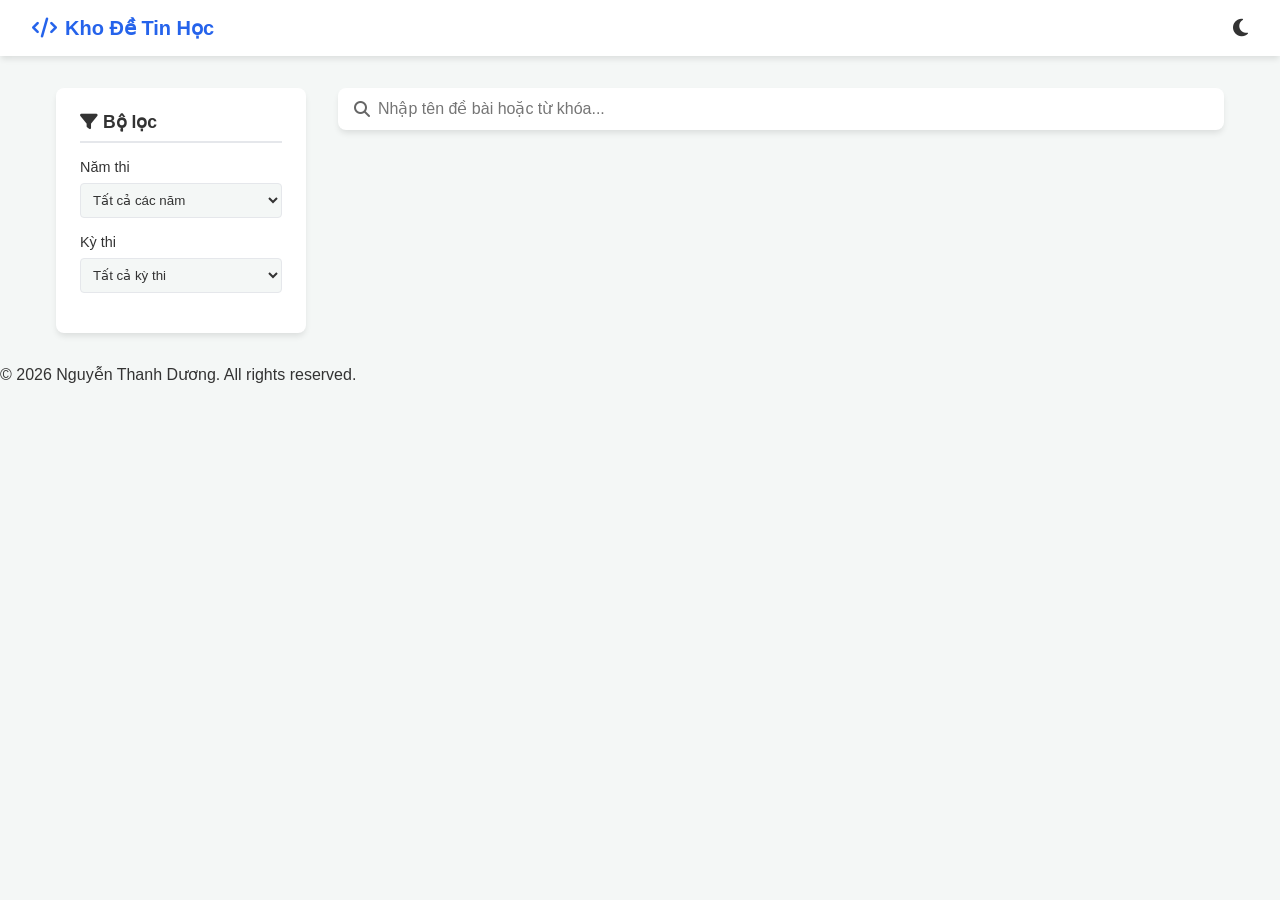
==== index.html @ 5f63ceb9 "Update index.html" ====
<!DOCTYPE html>
<html lang="vi">
<head>
    <meta charset="UTF-8">
    <meta name="viewport" content="width=device-width, initial-scale=1.0">
    <title>Kho đề thi Tin học</title>
    <link rel="stylesheet" href="css/style.css">
    <link rel="stylesheet" href="https://cdnjs.cloudflare.com/ajax/libs/font-awesome/6.4.0/css/all.min.css">
</head>
<body>
    <nav class="navbar">
        <div class="nav-brand">
            <i class="fa-solid fa-code"></i> Kho Đề Tin Học
        </div>
        <button id="theme-toggle" class="btn-icon"><i class="fa-solid fa-moon"></i></button>
    </nav>

    <div class="container layout">
        <aside class="sidebar">
            <h3><i class="fa-solid fa-filter"></i> Bộ lọc</h3>
            <div class="filter-group">
                <label>Năm thi</label>
                <select id="filter-year">
                    <option value="all">Tất cả các năm</option>
                    <option value="2025">2025</option>
                    <option value="2024">2024</option>
                    <option value="2023">2023</option>
                </select>
            </div>
            <div class="filter-group">
                <label>Kỳ thi</label>
                <select id="filter-type">
                    <option value="all">Tất cả kỳ thi</option>
                    <option value="Tin học trẻ">Tin học trẻ</option>
                    <option value="Olympic 10, 11">Olympic 10, 11</option>
                    <option value="Học sinh giỏi 12">Học sinh giỏi 12</option>
                </select>
            </div>
        </aside>

        <main class="main-content">
            <div class="search-bar">
                <i class="fa-solid fa-search"></i>
                <input type="text" id="search-input" placeholder="Nhập tên đề bài hoặc từ khóa...">
            </div>
            <div id="exam-list" class="grid">
                </div>
        </main>
    </div>
<footer class="site-footer">
        &copy; 2026 Nguyễn Thanh Dương. All rights reserved.
    </footer>
    <script src="js/main.js"></script>
</body>
</html>
---- css/style.css ----
:root {
    --bg-color: #f4f7f6;
    --surface-color: #ffffff;
    --text-color: #333333;
    --text-muted: #666666;
    --primary-color: #2563eb;
    --border-color: #e5e7eb;
    --shadow: 0 4px 6px -1px rgba(0, 0, 0, 0.1);
}

[data-theme="dark"] {
    --bg-color: #121212;
    --surface-color: #1e1e1e;
    --text-color: #e5e7eb;
    --text-muted: #9ca3af;
    --border-color: #374151;
    --shadow: 0 4px 6px -1px rgba(0, 0, 0, 0.5);
}

* { box-sizing: border-box; margin: 0; padding: 0; font-family: 'Segoe UI', Tahoma, Geneva, Verdana, sans-serif; }
body { background-color: var(--bg-color); color: var(--text-color); transition: background-color 0.3s; }
a { text-decoration: none; color: inherit; }

/* Navbar */
.navbar { background-color: var(--surface-color); padding: 1rem 2rem; display: flex; justify-content: space-between; align-items: center; box-shadow: var(--shadow); position: sticky; top: 0; z-index: 100; }
.nav-brand { font-size: 1.25rem; font-weight: bold; color: var(--primary-color); display: flex; align-items: center; gap: 8px; }
.nav-title { font-size: 1.1rem; }
.btn-icon { background: none; border: none; font-size: 1.25rem; color: var(--text-color); cursor: pointer; }
.back-link:hover { color: var(--primary-color); }

/* Layouts */
.container { max-width: 1200px; margin: 2rem auto; padding: 0 1rem; }
.layout { display: grid; grid-template-columns: 250px 1fr; gap: 2rem; }

/* Sidebar */
.sidebar { background: var(--surface-color); padding: 1.5rem; border-radius: 8px; box-shadow: var(--shadow); height: fit-content; }
.sidebar h3 { margin-bottom: 1rem; font-size: 1.1rem; border-bottom: 2px solid var(--border-color); padding-bottom: 0.5rem;}
.filter-group { margin-bottom: 1rem; }
.filter-group label { display: block; margin-bottom: 0.5rem; font-weight: 500; font-size: 0.9rem; }
.filter-group select { width: 100%; padding: 0.5rem; border: 1px solid var(--border-color); border-radius: 4px; background: var(--bg-color); color: var(--text-color); }

/* Main Content & Search */
.search-bar { display: flex; align-items: center; background: var(--surface-color); padding: 0.75rem 1rem; border-radius: 8px; box-shadow: var(--shadow); margin-bottom: 1.5rem; }
.search-bar i { color: var(--text-muted); margin-right: 0.5rem; }
.search-bar input { border: none; background: transparent; width: 100%; outline: none; font-size: 1rem; color: var(--text-color); }

/* Cards */
.grid { display: grid; grid-template-columns: repeat(auto-fill, minmax(280px, 1fr)); gap: 1.5rem; }
.card { background: var(--surface-color); border-radius: 8px; padding: 1.5rem; box-shadow: var(--shadow); transition: transform 0.2s; cursor: pointer; display: flex; flex-direction: column; border: 1px solid var(--border-color); }
.card:hover { transform: translateY(-4px); border-color: var(--primary-color); }
.card-title { font-size: 1.2rem; margin-bottom: 0.5rem; color: var(--primary-color); }
.card-tags { display: flex; gap: 0.5rem; margin-bottom: 1rem; flex-wrap: wrap; }
.tag { font-size: 0.8rem; padding: 0.25rem 0.5rem; border-radius: 4px; background: var(--bg-color); border: 1px solid var(--border-color); }
.tag.diff-Dễ { color: #10b981; border-color: #10b981; }
.tag.diff-Trung.bình { color: #f59e0b; border-color: #f59e0b; }
.tag.diff-Khó { color: #ef4444; border-color: #ef4444; }
.card-desc { font-size: 0.9rem; color: var(--text-muted); flex-grow: 1; margin-bottom: 1rem; }
.card-btn { background: var(--primary-color); color: white; text-align: center; padding: 0.5rem; border-radius: 4px; font-weight: 500; }

/* Detail Page Layout */
/* ==========================================================
   CSS cho Layout kéo thả
   ========================================================== */
.container.detail-layout {
    display: flex;
    width: 100%;
    /* Trừ đi chiều cao xấp xỉ của Navbar (ví dụ 70px) để không bị tràn cuộn cả trang */
    height: calc(100vh - 70px); 
    overflow: hidden;
    max-width: 100%;
    padding: 0;
}

.pdf-container, .solution-container {
    height: 100%;
    padding: 10px 20px;
    display: flex;
    flex-direction: column;
}

.pdf-container {
    width: 50%; /* Cột trái chiếm 50% ban đầu */
    min-width: 200px;
}

.solution-container {
    flex: 1; /* Cột phải chiếm không gian còn lại */
    min-width: 200px;
}

/* Ép iframe đề bài và khung chứa lời giải tự động giãn kín chiều cao còn lại */
#pdf-viewer, #solution-content {
    flex: 1;
    width: 100%;
    height: 100%;
    min-height: 0; 
    overflow-y: hidden;
}

/* Định dạng thanh kéo */
.gutter.gutter-horizontal {
    width: 10px;
    background-color: #f4f7f6;
    cursor: col-resize;
    flex-shrink: 0;
    position: relative;
    border-left: 1px solid #e5e7eb;
    border-right: 1px solid #e5e7eb;
}

.gutter.gutter-horizontal:hover {
    background-color: #007bff;
}

.gutter.gutter-horizontal::after {
    content: "";
    position: absolute;
    top: 50%; left: 50%;
    transform: translate(-50%, -50%);
    width: 2px; height: 20px;
    background-color: #ccc;
    box-shadow: 4px 0 0 #ccc, -4px 0 0 #ccc;
}
/* ==========================================================
   LÀM ĐẸP CÁC TIÊU ĐỀ (NAVBAR & PANEL HEADINGS)
   ========================================================== */

/* 1. Làm nổi bật Tên đề thi trên thanh điều hướng (Navbar) */
.nav-title {
    font-size: 1.4rem;
    font-weight: 700;
    color: var(--primary-color);
    text-transform: uppercase;
    letter-spacing: 0.5px;
    margin: 0;
}

/* Đổi màu Tên đề thi sáng hơn một chút khi ở Dark Mode */
[data-theme="dark"] .nav-title {
    color: #60a5fa; 
}

/* 2. Tạo hình khối (Card) cho tiêu đề Đề bài & Hướng dẫn giải */
.pdf-container h3, 
.solution-container h3 {
    display: flex;
    align-items: center;
    gap: 10px; /* Khoảng cách giữa icon và chữ */
    font-size: 1.1rem;
    font-weight: 600;
    color: var(--text-color);
    background-color: var(--surface-color); /* Nền trắng (hoặc xám đen ở dark mode) */
    padding: 12px 16px;
    margin-top: 5px;
    margin-bottom: 15px;
    border-radius: 8px; /* Bo góc tròn trịa */
    box-shadow: 0 2px 4px rgba(0, 0, 0, 0.05); /* Đổ bóng nhẹ cho nổi lên */
    border-left: 4px solid var(--primary-color); /* Vạch màu xanh nhấn mạnh bên trái */
}

[data-theme="dark"] .pdf-container h3, 
[data-theme="dark"] .solution-container h3 {
    box-shadow: 0 2px 4px rgba(0, 0, 0, 0.3);
}

/* 3. Phối màu riêng cho từng Icon để dễ nhận diện */
.pdf-container h3 i {
    color: #ef4444; /* Màu đỏ đặc trưng của file PDF */
    font-size: 1.3rem;
}

.solution-container h3 i {
    color: #f59e0b; /* Màu vàng cam cho icon Bóng đèn (Ý tưởng/Lời giải) */
    font-size: 1.3rem;
}

/* 4. Tinh chỉnh lại khoảng cách của 2 khung panel cho thoáng mắt hơn */
.pdf-container, .solution-container {
    padding: 15px 20px;
    background-color: transparent;
}
/* Responsive: Trên mobile thì không kéo được, xếp chồng lên nhau */
/* ==========================================================
   RESPONSIVE (ĐIỆN THOẠI VÀ MÁY TÍNH BẢNG)
   ========================================================== */
@media (max-width: 768px) {
    /* Ép container chuyển sang xếp dọc và cho phép cuộn toàn trang */
    .container.detail-layout {
        flex-direction: column; 
        height: auto; /* Bỏ giới hạn chiều cao tổng */
        overflow-y: visible;
    }

    /* Định dạng lại khung Đề bài và Lời giải */
    .pdf-container, 
    .solution-container {
        /* Dùng !important để vô hiệu hóa chiều rộng do file JS tự sinh ra */
        width: 100% !important; 
        
        /* Cấp cho mỗi khung 1 chiều cao cố định để không bị xẹp (ví dụ 60vh = 60% chiều cao màn hình) */
        height: 60vh; 
        min-height: 400px; 
        
        padding: 10px; /* Thu nhỏ lề lại cho gọn trên mobile */
    }

    /* Ẩn thanh kéo ngang vì trên điện thoại đã xếp chồng dọc */
    .gutter.gutter-horizontal {
        display: none;
    }
}
/* ==========================================================
   CSS CHO CÁC NÚT BẤM CHUYỂN BÀI GIẢI (TABS)
   ========================================================== */
.solution-tabs {
    display: flex;
    gap: 10px;
    margin-bottom: 15px; /* Khoảng cách từ nút bấm xuống khung lời giải */
    flex-wrap: wrap; /* Tự động rớt dòng nếu nhiều nút quá */
}

/* Định dạng mặc định của nút */
.tab-btn {
    padding: 8px 16px;
    background-color: var(--surface-color);
    color: var(--text-color);
    border: 1px solid var(--border-color);
    border-radius: 6px;
    cursor: pointer;
    font-size: 0.95rem;
    font-weight: 600;
    transition: all 0.2s ease-in-out;
}

/* Hiệu ứng khi rê chuột qua nút */
.tab-btn:hover {
    background-color: #f0f4ff; /* Màu nền xanh lam nhạt */
    color: var(--primary-color);
    border-color: var(--primary-color);
}

/* Định dạng cho nút ĐANG ĐƯỢC CHỌN (Active) */
.tab-btn.active {
    background-color: var(--primary-color);
    color: white;
    border-color: var(--primary-color);
    box-shadow: 0 2px 4px rgba(37, 99, 235, 0.3); /* Bóng đổ màu xanh */
}

/* Đổi màu một chút cho nút hover/active khi ở Dark Mode */
[data-theme="dark"] .tab-btn:hover {
    background-color: #1e3a8a;
}
[data-theme="dark"] .tab-btn.active {
    background-color: #3b82f6;
    border-color: #3b82f6;
}
/* ==========================================================
   CẬP NHẬT TABS LÊN CÙNG DÒNG VỚI TIÊU ĐỀ
   ========================================================== */
/* Đẩy chữ Hướng dẫn giải sang trái và khay Nút bấm sang phải */
.solution-container h3.solution-header {
    justify-content: space-between; 
    padding-right: 10px; /* Cân đối khoảng cách lề phải */
}

/* Giữ icon và chữ Hướng dẫn giải đi liền với nhau */
.solution-header .title-left {
    display: flex;
    align-items: center;
    gap: 10px;
}

/* Định dạng lại khay chứa nút khi nằm trên thanh tiêu đề */
.solution-header .solution-tabs {
    margin-bottom: 0; /* Xóa lề dưới vì đã nằm trong thanh tiêu đề */
    gap: 8px;
}

/* Thu nhỏ nút lại một chút để thanh tiêu đề không bị phình to */
.solution-header .tab-btn {
    padding: 6px 14px; 
    font-size: 0.85rem;
}

/* Xử lý Responsive: Trên điện thoại (màn hình hẹp), cho phép xếp dọc lại cho đỡ bị tràn */
@media (max-width: 768px) {
    .solution-container h3.solution-header {
        flex-direction: column;
        align-items: flex-start;
        gap: 12px;
    }
}
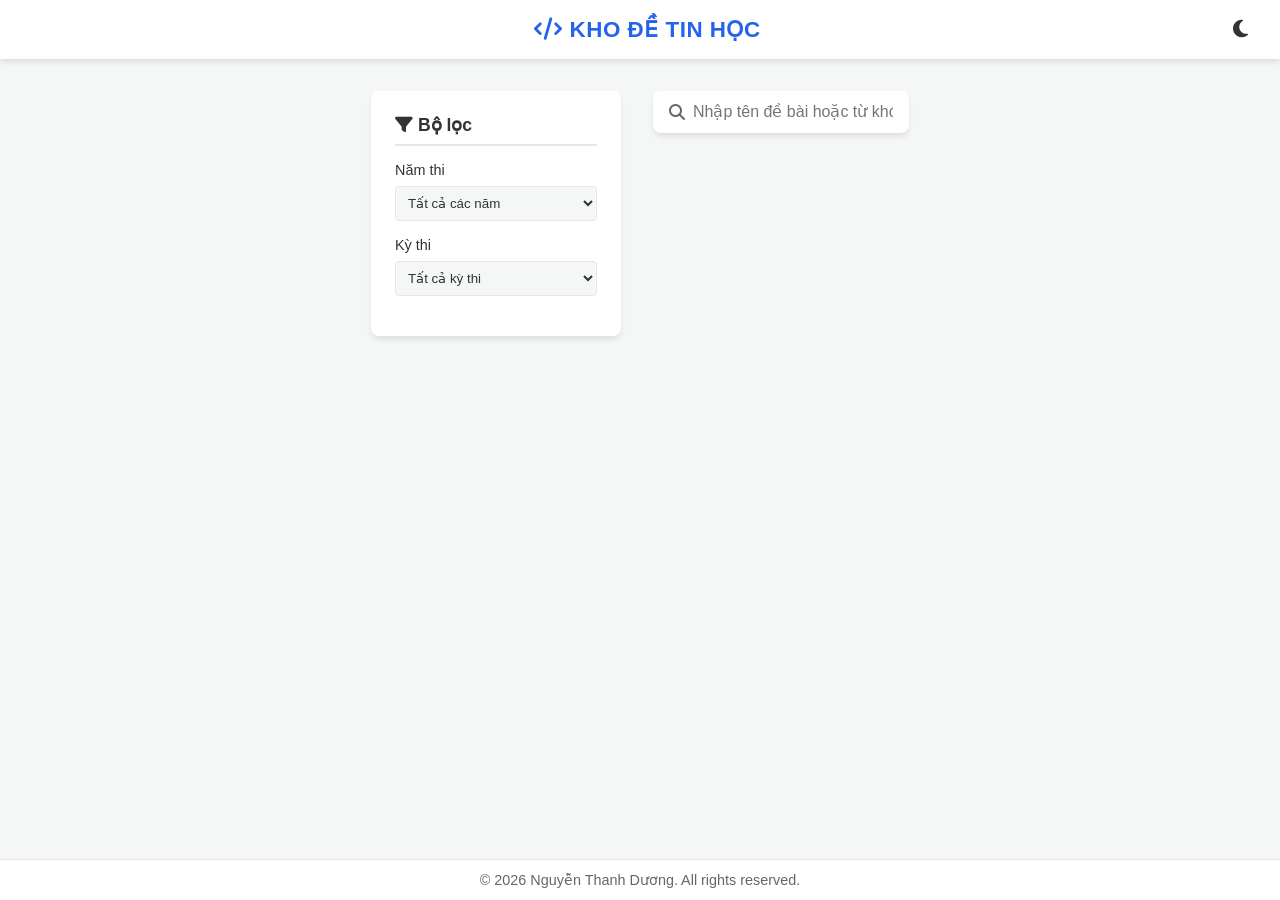
==== commit 9dec9348: "Update index.html" ====
--- a/index.html
+++ b/index.html
@@ -9,9 +9,10 @@
 </head>
 <body>
     <nav class="navbar">
-        <div class="nav-brand">
-            <i class="fa-solid fa-code"></i> Kho Đề Tin Học
-        </div>
+        <div style="width: 30px;"></div> 
+        
+        <div class="nav-title"><i class="fa-solid fa-code"></i> Kho Đề Tin Học</div>
+        
         <button id="theme-toggle" class="btn-icon"><i class="fa-solid fa-moon"></i></button>
     </nav>
 
--- a/css/style.css
+++ b/css/style.css
@@ -18,7 +18,15 @@
 }
 
 * { box-sizing: border-box; margin: 0; padding: 0; font-family: 'Segoe UI', Tahoma, Geneva, Verdana, sans-serif; }
-body { background-color: var(--bg-color); color: var(--text-color); transition: background-color 0.3s; }
+body { 
+    background-color: var(--bg-color); 
+    color: var(--text-color); 
+    transition: background-color 0.3s; 
+    /* Thêm Flexbox để ép footer xuống đáy */
+    display: flex;
+    flex-direction: column;
+    min-height: 100vh;
+}
 a { text-decoration: none; color: inherit; }
 
 /* Navbar */
@@ -30,10 +38,31 @@
 
 /* Layouts */
 .container { max-width: 1200px; margin: 2rem auto; padding: 0 1rem; }
-.layout { display: grid; grid-template-columns: 250px 1fr; gap: 2rem; }
+.layout { 
+    display: flex; 
+    flex-direction: row; 
+    gap: 2rem; 
+    align-items: flex-start;
+    flex: 1; /* Giãn phần thân để đẩy Footer xuống */
+}
+
+/* Thêm định dạng cho cột bên phải */
+.main-content {
+    flex: 1;
+    min-width: 0;
+}
 
 /* Sidebar */
-.sidebar { background: var(--surface-color); padding: 1.5rem; border-radius: 8px; box-shadow: var(--shadow); height: fit-content; }
+.sidebar { 
+    background: var(--surface-color); 
+    padding: 1.5rem; 
+    border-radius: 8px; 
+    box-shadow: var(--shadow); 
+    height: fit-content; 
+    /* Thêm 2 dòng dưới để cố định 250px */
+    width: 250px;
+    flex-shrink: 0;
+}
 .sidebar h3 { margin-bottom: 1rem; font-size: 1.1rem; border-bottom: 2px solid var(--border-color); padding-bottom: 0.5rem;}
 .filter-group { margin-bottom: 1rem; }
 .filter-group label { display: block; margin-bottom: 0.5rem; font-weight: 500; font-size: 0.9rem; }
@@ -45,7 +74,11 @@
 .search-bar input { border: none; background: transparent; width: 100%; outline: none; font-size: 1rem; color: var(--text-color); }
 
 /* Cards */
-.grid { display: grid; grid-template-columns: repeat(auto-fill, minmax(280px, 1fr)); gap: 1.5rem; }
+.grid { 
+    display: grid; 
+    grid-template-columns: repeat(3, 1fr); /* Ép hiển thị đúng 3 đề / hàng */
+    gap: 1.5rem; 
+}
 .card { background: var(--surface-color); border-radius: 8px; padding: 1.5rem; box-shadow: var(--shadow); transition: transform 0.2s; cursor: pointer; display: flex; flex-direction: column; border: 1px solid var(--border-color); }
 .card:hover { transform: translateY(-4px); border-color: var(--primary-color); }
 .card-title { font-size: 1.2rem; margin-bottom: 0.5rem; color: var(--primary-color); }
@@ -291,3 +324,42 @@
         gap: 12px;
     }
 }
+/* ==========================================================
+   CSS CHO FOOTER BẢN QUYỀN
+   ========================================================== */
+.site-footer {
+    text-align: center;
+    padding: 12px 0;
+    font-size: 0.9rem;
+    color: var(--text-muted);
+    background-color: var(--surface-color);
+    border-top: 1px solid var(--border-color);
+    width: 100%;
+}
+
+/* Cập nhật lại chiều cao của trang detail để nhường 45px cho footer (tránh lỗi thanh cuộn toàn trang) */
+.container.detail-layout {
+    height: calc(100vh - 115px); /* Đã trừ 70px Navbar + 45px Footer */
+}
+/* ==========================================================
+   RESPONSIVE TRANG CHỦ (INDEX.HTML)
+   ========================================================== */
+/* Màn hình Laptop nhỏ / Tablet (nhỏ hơn 1024px) -> Giảm còn 2 đề/hàng */
+@media (max-width: 1024px) {
+    .grid {
+        grid-template-columns: repeat(2, 1fr);
+    }
+}
+
+/* Màn hình Điện thoại (nhỏ hơn 768px) -> Bộ lọc lên trên, 1 đề/hàng */
+@media (max-width: 768px) {
+    .layout {
+        flex-direction: column; /* Xếp dọc Bộ lọc và Danh sách đề */
+    }
+    .sidebar {
+        width: 100%; /* Trải rộng Bộ lọc 100% màn hình */
+    }
+    .grid {
+        grid-template-columns: 1fr; /* Danh sách đề còn 1 cột */
+    }
+}
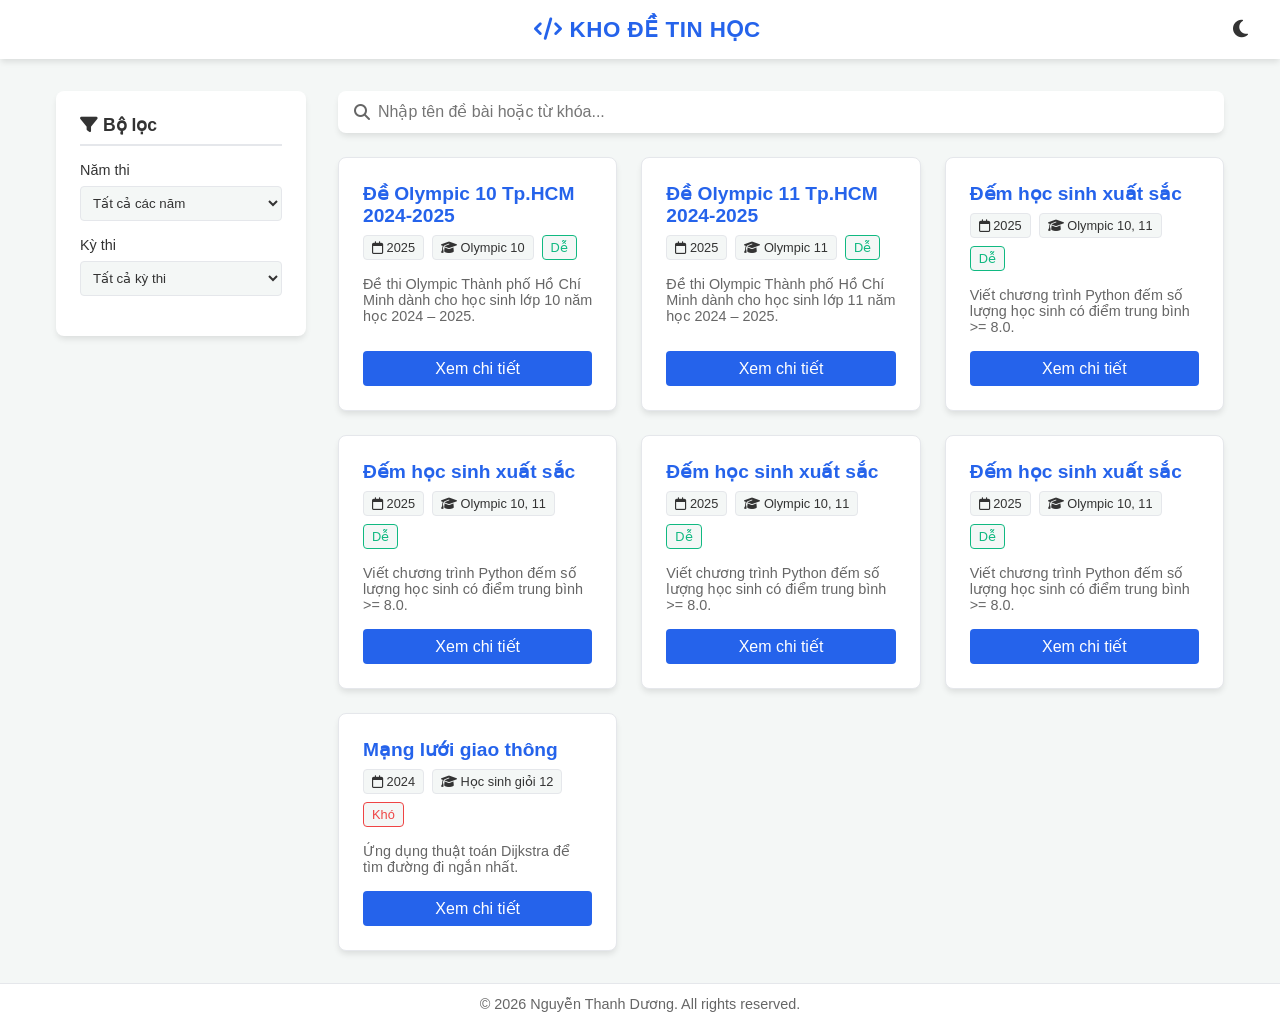
==== commit d2bf0658: "Update index.html" ====
--- a/index.html
+++ b/index.html
@@ -33,7 +33,9 @@
                 <select id="filter-type">
                     <option value="all">Tất cả kỳ thi</option>
                     <option value="Tin học trẻ">Tin học trẻ</option>
-                    <option value="Olympic 10, 11">Olympic 10, 11</option>
+                    <option value="Tuyển sinh 10">Tuyển sinh 10</option>
+                    <option value="Olympic 10">Olympic 10</option>
+                    <option value="Olympic 11">Olympic 11</option>
                     <option value="Học sinh giỏi 12">Học sinh giỏi 12</option>
                 </select>
             </div>
